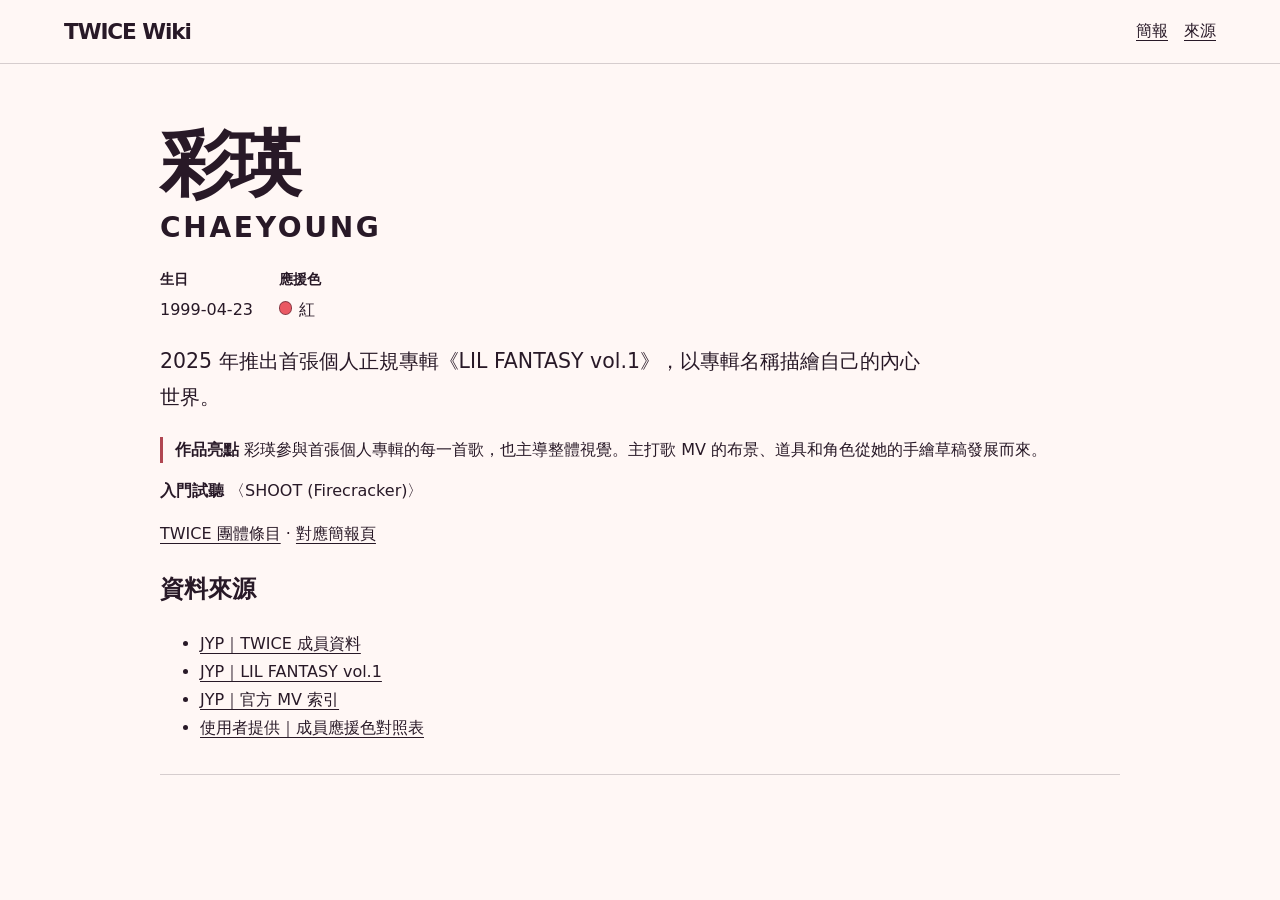
==== wiki/chaeyoung.html @ 64d59c95 "upload" ====
<!doctype html>
<!-- 由 build.py 產生。 -->
<html lang="zh-Hant">
<head><meta charset="utf-8"><meta name="viewport" content="width=device-width, initial-scale=1">
<title>CHAEYOUNG｜TWICE Wiki</title><link rel="stylesheet" href="../assets/site.css"></head>
<body><header class="top"><a class="brand" href="index.html">TWICE Wiki</a><nav aria-label="專案導覽"><a href="../index.html">簡報</a><a href="sources.html">來源</a></nav></header><main class="reading"><article style="--accent:#ea5963"><h1>彩瑛<span>CHAEYOUNG</span></h1><dl class="facts"><div><dt>生日</dt><dd><time datetime="1999-04-23">1999-04-23</time></dd></div><div><dt>應援色</dt><dd><i class="swatch"></i>紅</dd></div></dl><p class="lead">2025 年推出首張個人正規專輯《LIL FANTASY vol.1》，以專輯名稱描繪自己的內心世界。</p><p class="member-highlight"><strong>作品亮點</strong> 彩瑛參與首張個人專輯的每一首歌，也主導整體視覺。主打歌 MV 的布景、道具和角色從她的手繪草稿發展而來。</p><p class="listen"><b>入門試聽</b> 〈SHOOT (Firecracker)〉</p><p><a href="group.html">TWICE 團體條目</a> · <a href="../index.html#chaeyoung">對應簡報頁</a></p><h2>資料來源</h2><ul><li><a href="sources.html#profile">JYP｜TWICE 成員資料</a></li><li><a href="sources.html#chaeyoung">JYP｜LIL FANTASY vol.1</a></li><li><a href="sources.html#video">JYP｜官方 MV 索引</a></li><li><a href="sources.html#colors">使用者提供｜成員應援色對照表</a></li></ul></article></main></body></html>
---- assets/site.css ----
* { box-sizing: border-box; }
:root {
  color-scheme: light;
  font-family: "Noto Sans TC", "Microsoft JhengHei", system-ui, sans-serif;
  color: #281927;
  background: #fff7f5;
  --accent: #ffa1ae;
  --line: #28192730;
}
body { margin: 0; }
[hidden] { display: none !important; }
a { color: inherit; text-underline-offset: .23em; }
button, select { font: inherit; color: inherit; }
:focus-visible { outline: 3px solid #7d2450; outline-offset: 4px; }
.top, .controls {
  display: flex;
  align-items: center;
  justify-content: space-between;
  gap: .75rem;
  padding: .85rem clamp(1rem, 5vw, 5rem);
}
.top { min-height: 64px; border-bottom: 1px solid var(--line); }
.top nav { display: flex; gap: 1rem; }
.brand { font: 900 1.35rem/1 system-ui, sans-serif; letter-spacing: -.05em; text-decoration: none; }
.brand span { color: #ac3761; }
.deck { margin: 0 auto; max-width: 1560px; padding: clamp(.75rem, 2vw, 2rem) clamp(.75rem, 4vw, 4rem) 0; }
.slide {
  display: grid;
  align-items: center;
  min-height: clamp(460px, 70dvh, 760px);
  margin-bottom: 1rem;
  border: 1px solid var(--line);
  border-radius: 1.5rem;
  overflow: hidden;
  background: linear-gradient(120deg, color-mix(in srgb, var(--accent) 36%, #fff) 0%, #fff9f6 75%);
}
.split { grid-template-columns: 1fr 1.12fr; }
.copy { padding: clamp(1.4rem, 5vw, 4.5rem); }
.full .copy { max-width: 70rem; width: 100%; margin: auto; }
.eyebrow { border-left: .55rem solid var(--accent); padding-left: .7rem; margin: 0 0 1rem; font-weight: 800; letter-spacing: .12em; }
h1 { font-size: clamp(2.6rem, 6vw, 6.1rem); line-height: 1.02; letter-spacing: -.045em; margin: 0 0 1.25rem; }
h1 span { display: block; font-size: .39em; line-height: 1.3; letter-spacing: .095em; margin-top: .55rem; }
.lead { font-size: clamp(1rem, 1.6vw, 1.32rem); line-height: 1.75; max-width: 48rem; }
.primary { display: inline-block; margin: .4rem 1rem .3rem 0; padding: .65rem .95rem; border-radius: .6rem; background: #281927; color: white; text-decoration: none; font-weight: 700; }
.text-link { display: inline-block; margin-top: .55rem; font-weight: 700; }
.visual { height: 100%; min-height: 360px; position: relative; background: color-mix(in srgb, var(--accent) 66%, #fff); }
.visual img { display: block; position: absolute; width: 100%; height: 100%; object-fit: contain; padding: clamp(.6rem, 2vw, 1.75rem); }
.portrait-placeholder { display: grid; place-content: center; text-align: center; height: 100%; min-height: 360px; gap: .5rem; }
.portrait-placeholder strong { font-size: clamp(1.75rem, 5vw, 4rem); }
.facts { display: flex; flex-wrap: wrap; gap: .8rem 1.6rem; }
dt { font-weight: 800; font-size: .9rem; }
dd { margin: .25rem 0 0; }
.swatch, .lineup a::before { display: inline-block; width: .86rem; height: .86rem; background: var(--swatch, var(--accent)); border: 1px solid #28192780; border-radius: 50%; margin-right: .4rem; }
.listen { line-height: 1.55; }
.member-highlight { border-left: 3px solid color-mix(in srgb, var(--accent) 70%, #281927); padding-left: .75rem; line-height: 1.65; }
.track-scope { font-size: .95rem; line-height: 1.65; max-width: 53rem; }
.track-catalog { display: grid; grid-template-columns: repeat(3, minmax(0, 1fr)); gap: .75rem; align-items: start; }
.track-category { margin: 0; padding: .8rem; border: 1px solid var(--line); background: #fffaf8; border-radius: .7rem; overflow-wrap: anywhere; }
.track-category summary span, .track-sources { color: #694557; font-size: .9rem; }
.track-year { display: grid; grid-template-columns: 3.2rem minmax(0, 1fr); gap: .35rem; padding: .38rem 0; border-bottom: 1px solid var(--line); }
.track-year h3 { font-size: .95rem; margin: 0; }
.track-year ul { margin: 0; padding: 0; list-style: none; line-height: 1.45; }
.track-sources { margin-bottom: 0; line-height: 1.6; }
.lineup, .wiki-lineup { list-style: none; display: flex; flex-wrap: wrap; gap: .5rem; padding: 0; }
.lineup a, .wiki-lineup a { display: block; padding: .35rem .65rem; border: 1px solid var(--line); border-radius: .4rem; background: #fff9; }
.lineup a::before { content: ""; }
details { margin: 1rem 0 .5rem; }
summary { cursor: pointer; font-weight: 700; }
.controls { padding-top: 0; padding-bottom: 1.2rem; justify-content: center; flex-wrap: wrap; }
.controls button, .controls select { background: #fff; border: 1px solid #805f73; border-radius: .5rem; padding: .5rem .75rem; min-height: 44px; }
.controls button { cursor: pointer; }
.controls button:disabled { opacity: .55; cursor: default; }
#counter { font-variant-numeric: tabular-nums; min-width: 3.5rem; text-align: center; }
.sr-only { position: absolute; width: 1px; height: 1px; overflow: hidden; clip-path: inset(50%); }
.reading { max-width: 68rem; margin: auto; padding: clamp(1.25rem, 5vw, 4rem); line-height: 1.75; }
.reading h1 { font-size: clamp(2.25rem, 6vw, 4.5rem); }
.reading article { padding-bottom: 1rem; border-bottom: 1px solid var(--line); }
.reading article + article { margin-top: 1.5rem; }
@media (max-width: 690px) {
  .split { grid-template-columns: 1fr; }
  .slide { min-height: auto; }
  .visual { min-height: 310px; }
  .track-catalog { grid-template-columns: minmax(0, 1fr); }
  .controls { gap: .4rem; padding-inline: .6rem; }
  .controls button, .controls select { padding-inline: .4rem; }
}
@media (max-width: 350px) {
  .top { padding-inline: .7rem; }
  .top nav { gap: .6rem; }
}
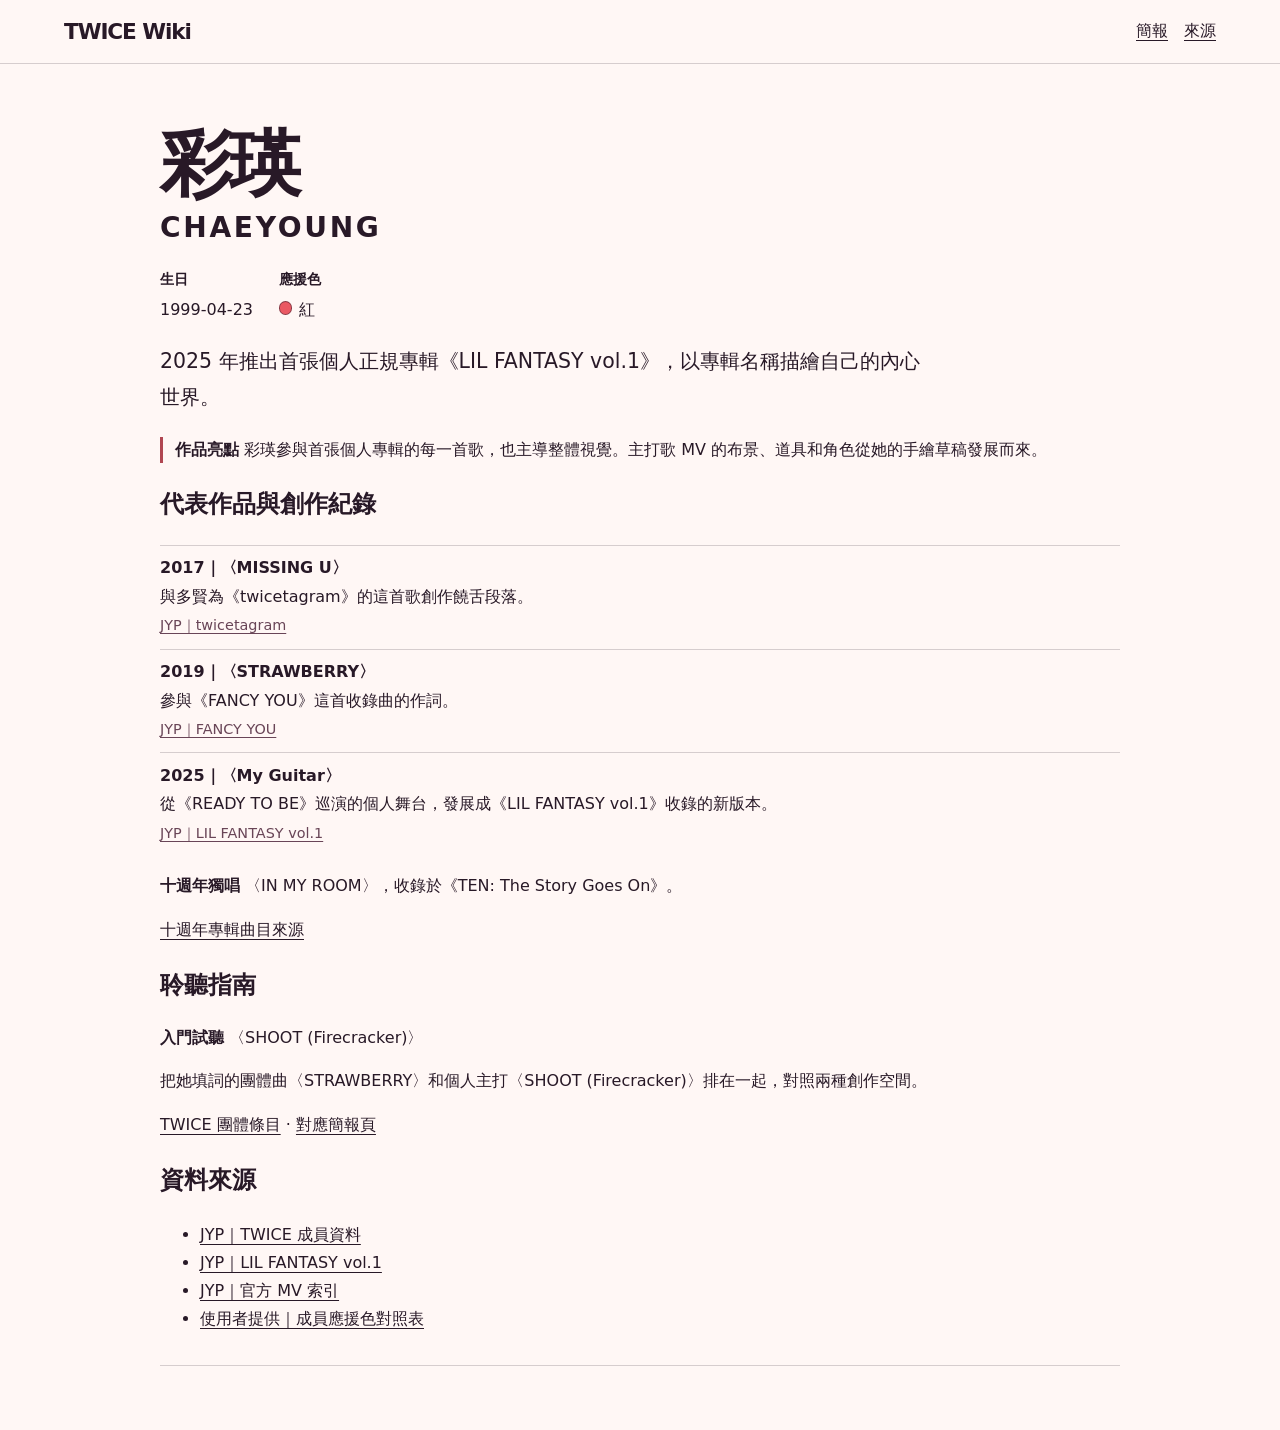
==== commit 31b8cf77: "update member intro" ====
--- a/wiki/chaeyoung.html
+++ b/wiki/chaeyoung.html
@@ -3,4 +3,4 @@
 <html lang="zh-Hant">
 <head><meta charset="utf-8"><meta name="viewport" content="width=device-width, initial-scale=1">
 <title>CHAEYOUNG｜TWICE Wiki</title><link rel="stylesheet" href="../assets/site.css"></head>
-<body><header class="top"><a class="brand" href="index.html">TWICE Wiki</a><nav aria-label="專案導覽"><a href="../index.html">簡報</a><a href="sources.html">來源</a></nav></header><main class="reading"><article style="--accent:#ea5963"><h1>彩瑛<span>CHAEYOUNG</span></h1><dl class="facts"><div><dt>生日</dt><dd><time datetime="1999-04-23">1999-04-23</time></dd></div><div><dt>應援色</dt><dd><i class="swatch"></i>紅</dd></div></dl><p class="lead">2025 年推出首張個人正規專輯《LIL FANTASY vol.1》，以專輯名稱描繪自己的內心世界。</p><p class="member-highlight"><strong>作品亮點</strong> 彩瑛參與首張個人專輯的每一首歌，也主導整體視覺。主打歌 MV 的布景、道具和角色從她的手繪草稿發展而來。</p><p class="listen"><b>入門試聽</b> 〈SHOOT (Firecracker)〉</p><p><a href="group.html">TWICE 團體條目</a> · <a href="../index.html#chaeyoung">對應簡報頁</a></p><h2>資料來源</h2><ul><li><a href="sources.html#profile">JYP｜TWICE 成員資料</a></li><li><a href="sources.html#chaeyoung">JYP｜LIL FANTASY vol.1</a></li><li><a href="sources.html#video">JYP｜官方 MV 索引</a></li><li><a href="sources.html#colors">使用者提供｜成員應援色對照表</a></li></ul></article></main></body></html>
+<body><header class="top"><a class="brand" href="index.html">TWICE Wiki</a><nav aria-label="專案導覽"><a href="../index.html">簡報</a><a href="sources.html">來源</a></nav></header><main class="reading"><article style="--accent:#ea5963"><h1>彩瑛<span>CHAEYOUNG</span></h1><dl class="facts"><div><dt>生日</dt><dd><time datetime="1999-04-23">1999-04-23</time></dd></div><div><dt>應援色</dt><dd><i class="swatch"></i>紅</dd></div></dl><p class="lead">2025 年推出首張個人正規專輯《LIL FANTASY vol.1》，以專輯名稱描繪自己的內心世界。</p><p class="member-highlight"><strong>作品亮點</strong> 彩瑛參與首張個人專輯的每一首歌，也主導整體視覺。主打歌 MV 的布景、道具和角色從她的手繪草稿發展而來。</p><h2>代表作品與創作紀錄</h2><ul class="editorial-list"><li><strong>2017｜〈MISSING U〉</strong><p>與多賢為《twicetagram》的這首歌創作饒舌段落。</p><span class="entry-sources"><a href="sources.html#twicetagram">JYP｜twicetagram</a></span></li><li><strong>2019｜〈STRAWBERRY〉</strong><p>參與《FANCY YOU》這首收錄曲的作詞。</p><span class="entry-sources"><a href="sources.html#fancy">JYP｜FANCY YOU</a></span></li><li><strong>2025｜〈My Guitar〉</strong><p>從《READY TO BE》巡演的個人舞台，發展成《LIL FANTASY vol.1》收錄的新版本。</p><span class="entry-sources"><a href="sources.html#chaeyoung">JYP｜LIL FANTASY vol.1</a></span></li></ul><p><strong>十週年獨唱</strong> 〈IN MY ROOM〉，收錄於《TEN: The Story Goes On》。</p><p><a href="sources.html#ten">十週年專輯曲目來源</a></p><h2>聆聽指南</h2><p class="listen"><b>入門試聽</b> 〈SHOOT (Firecracker)〉</p><p>把她填詞的團體曲〈STRAWBERRY〉和個人主打〈SHOOT (Firecracker)〉排在一起，對照兩種創作空間。</p><p><a href="group.html">TWICE 團體條目</a> · <a href="../index.html#chaeyoung">對應簡報頁</a></p><h2>資料來源</h2><ul><li><a href="sources.html#profile">JYP｜TWICE 成員資料</a></li><li><a href="sources.html#chaeyoung">JYP｜LIL FANTASY vol.1</a></li><li><a href="sources.html#video">JYP｜官方 MV 索引</a></li><li><a href="sources.html#colors">使用者提供｜成員應援色對照表</a></li></ul></article></main></body></html>
--- a/assets/site.css
+++ b/assets/site.css
@@ -53,6 +53,10 @@
 .swatch, .lineup a::before { display: inline-block; width: .86rem; height: .86rem; background: var(--swatch, var(--accent)); border: 1px solid #28192780; border-radius: 50%; margin-right: .4rem; }
 .listen { line-height: 1.55; }
 .member-highlight { border-left: 3px solid color-mix(in srgb, var(--accent) 70%, #281927); padding-left: .75rem; line-height: 1.65; }
+.editorial-list { list-style: none; padding: 0; }
+.editorial-list li { border-top: 1px solid var(--line); padding: .65rem 0; line-height: 1.55; }
+.editorial-list li p { margin: .24rem 0; }
+.entry-sources { font-size: .9rem; color: #694557; }
 .track-scope { font-size: .95rem; line-height: 1.65; max-width: 53rem; }
 .track-catalog { display: grid; grid-template-columns: repeat(3, minmax(0, 1fr)); gap: .75rem; align-items: start; }
 .track-category { margin: 0; padding: .8rem; border: 1px solid var(--line); background: #fffaf8; border-radius: .7rem; overflow-wrap: anywhere; }
